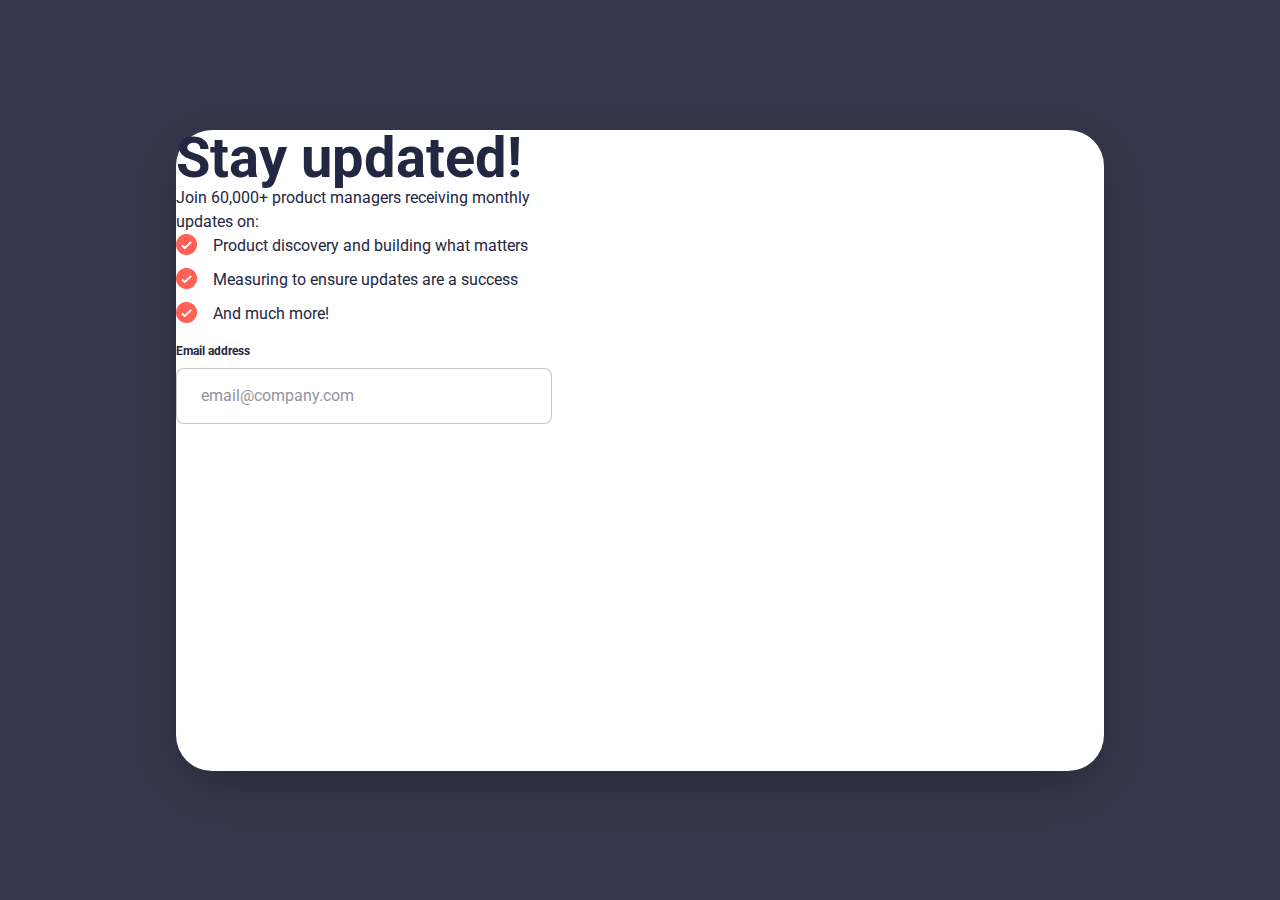
==== index.html @ 199b7003 "14" ====
<!DOCTYPE html>
<html lang="en">
  <head>
    <meta charset="UTF-8" />
    <meta name="viewport" content="width=device-width, initial-scale=1.0" />
    <link rel="stylesheet" href="style.css" />
    <title>Document</title>
  </head>
  <body>
    <div class="container">
      <div class="left">
        <h1 class="heading">Stay updated!</h1>
        <p class="paragraph">
          Join 60,000+ product managers receiving monthly <br />
          updates on:
        </p>
        <div class="cheks_point">
          <div class="check">
            <div class="check_Logo">
              <img class="check_photo" src="./images/check.png" alt="check" />
            </div>
            <p class="check_txt">Product discovery and building what matters</p>
          </div>
          <div class="check">
            <div class="check_Logo">
              <img class="check_photo" src="./images/check.png" alt="check" />
            </div>
            <p class="check_txt">Measuring to ensure updates are a success</p>
          </div>
          <div class="check">
            <div class="check_Logo">
              <img class="check_photo" src="./images/check.png" alt="check" />
            </div>
            <p class="check_txt">And much more!</p>
          </div>
        </div>
        <div class="input">
          <label class="em_txt" for="mail">Email address</label>
          <input
            class="em_input"
            id="mail"
            type="email"
            placeholder="email@company.com"
          />
          <p class="warning">Valid email required</p>
        </div>
      </div>
    </div>
  </body>
</html>
---- style.css ----
@import url('https://fonts.googleapis.com/css2?family=Roboto:ital,wght@0,100;0,300;0,400;0,500;0,700;0,900;1,100;1,300;1,400;1,500;1,700;1,900&display=swap');
*{
    box-sizing: border-box;
    margin: 0;
}
body{
    display: flex;
    align-items: center;
    justify-content: center;
    height: 100vh;
    background: var(--Pale-Navy, #36384D);
}
.container{
    width: 928px;
    height: 641px;
    border-radius: 36px;
    background: #FFF;
    box-shadow: 0px 15px 60px 0px rgba(0, 0, 0, 0.25);
    margin-left: 10px;
    margin-right: 10px;
}
.heading{
    color: var(--Dark-Navy, #242742);
    font-feature-settings: 'liga' off, 'clig' off;
    font-family: Roboto;
    font-size: 56px;
    font-style: normal;
    font-weight: 700;
    line-height: 100%;
}
.paragraph{
    color: var(--Dark-Navy, #242742);
    font-feature-settings: 'liga' off, 'clig' off;
    font-family: Roboto;
    font-size: 16px;
    font-style: normal;
    font-weight: 400;
    line-height: 150%;
}
.cheks_point{
    display: flex;
    flex-direction: column;
    gap: 10px;
    margin-bottom: 16px;
}
.check{
    display: flex;
    gap: 16px;
}
.check_Logo{
    max-width: 21px;
    height: 21px;
}
.check_photo{
    width: 100%;
    height: 100%;
}
.check_txt{
    color: var(--Dark-Navy, #242742);
    font-feature-settings: 'liga' off, 'clig' off;
    font-family: Roboto;
    font-size: 16px;
    font-style: normal;
    font-weight: 400;
    line-height: 150%;
}
.input{
    display: flex;
    flex-direction: column;
    gap: 8px;
}
.em_txt{
    color: var(--Dark-Navy, #242742);
    font-feature-settings: 'liga' off, 'clig' off;
    font-family: Roboto;
    font-size: 12px;
    font-style: normal;
    font-weight: 700;
    line-height: 150%;
}
.em_input{
    max-width: 376px;
    height: 56px;
    outline: none;
    border-radius: 8px;
    border: 1px solid var(--grey-25, rgba(25, 24, 43, 0.25));
    font-size: 16px;
    padding-left: 24px;
}
.em_input::placeholder{
    color: var(--Dark-Navy, #242742);
    font-feature-settings: 'liga' off, 'clig' off;
    font-family: Roboto;
    font-size: 16px;
    font-style: normal;
    font-weight: 400;
    line-height: 150%;
    opacity: 0.5;
}
.em_input:focus{
    border: 1px solid  #FF6155 ;
    outline: none;
}
.em_input:focus::placeholder{
    color: #FF6155;
}
.warning{
    display: none;
}
.em_input:focus + .warning{
    display: block;
    color: var(--Vermellion, #FF6155);
    font-feature-settings: 'liga' off, 'clig' off;
    font-family: Roboto;
    font-size: 12px;
    font-style: normal;
    font-weight: 700;
    line-height: 150%;

}
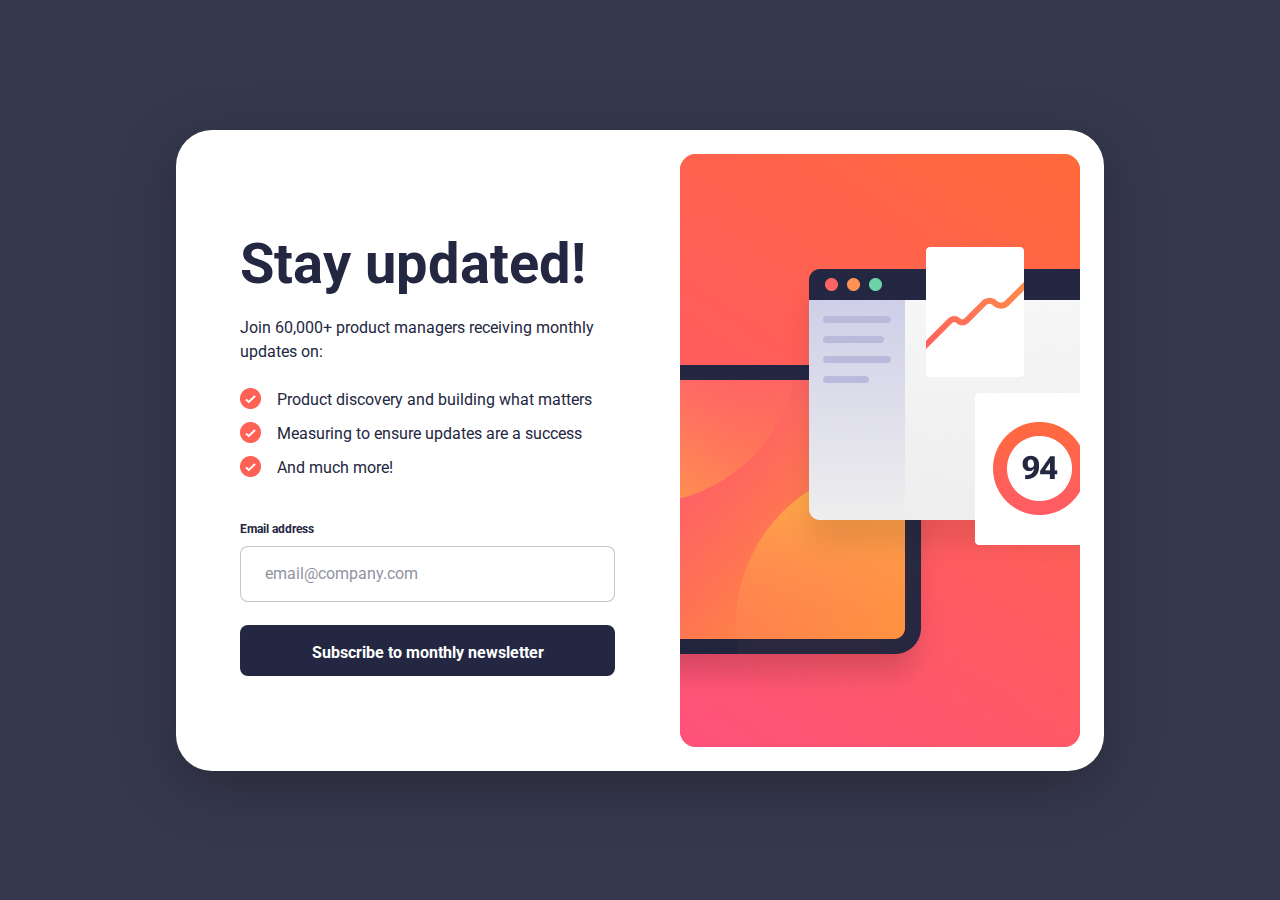
==== commit 94f2fc41: "lecture 14" ====
--- a/index.html
+++ b/index.html
@@ -44,7 +44,17 @@
           />
           <p class="warning">Valid email required</p>
         </div>
+        <div>
+          <a class="thanks" href="./success.html"
+            >Subscribe to monthly newsletter</a
+          >
+        </div>
+      </div>
+      <div class="main_photo">
+        <img class="main_image" src="./images/image.png" alt="image" />
+        <img class="mask" src="./images/Mask group.png" alt="mask" />
       </div>
     </div>
+    <script src="script.js"></script>
   </body>
 </html>
--- a/style.css
+++ b/style.css
@@ -9,6 +9,11 @@
     justify-content: center;
     height: 100vh;
     background: var(--Pale-Navy, #36384D);
+}
+.left{
+    display: flex;
+    flex-direction: column;
+    gap: 24px;
 }
 .container{
     width: 928px;
@@ -18,6 +23,13 @@
     box-shadow: 0px 15px 60px 0px rgba(0, 0, 0, 0.25);
     margin-left: 10px;
     margin-right: 10px;
+    display: flex;
+    justify-content: space-between;
+    padding-right: 24px;
+    padding-left: 64px;
+    align-items: center;
+
+    
 }
 .heading{
     color: var(--Dark-Navy, #242742);
@@ -68,6 +80,8 @@
     display: flex;
     flex-direction: column;
     gap: 8px;
+    position: relative;
+    margin-bottom: 15px;
 }
 .em_txt{
     color: var(--Dark-Navy, #242742);
@@ -98,14 +112,19 @@
     opacity: 0.5;
 }
 .em_input:focus{
-    border: 1px solid  #FF6155 ;
     outline: none;
+    border-radius: 8px;
+    border: 1px solid var(--Vermellion, #FF6155);
+    background: rgba(255, 97, 85, 0.15);
 }
 .em_input:focus::placeholder{
-    color: #FF6155;
+    color: red;
 }
 .warning{
     display: none;
+    position: absolute;
+    left: 240px;
+    
 }
 .em_input:focus + .warning{
     display: block;
@@ -116,5 +135,88 @@
     font-style: normal;
     font-weight: 700;
     line-height: 150%;
-
-}
+}
+.thanks{
+    color: var(--White, #FFF);
+    text-align: center;
+    font-feature-settings: 'liga' off, 'clig' off;
+    font-family: Roboto;
+    font-size: 16px;
+    font-style: normal;
+    font-weight: 700;
+    line-height: 150%;
+    border-radius: 8px;
+    background: var(--Dark-Navy, #242742);
+    padding-left: 72px;
+    padding-right: 71px;
+    padding-top: 18px;
+    padding-bottom: 14px;
+    text-decoration: none;
+    
+}
+.thanks:hover{
+    border-radius: 8px;
+    background: var(--Gradient-1, linear-gradient(204deg, #FF6A3A 0%, #FF527B 100%));
+    box-shadow: 0px 16px 32px 0px rgba(255, 97, 85, 0.50);
+    
+}
+.main_photo{
+    max-width: 400px;
+    height: 593px;
+    border-radius: 16px;
+    border: 0px solid #19182B;
+    background: var(--Gradient-1, linear-gradient(204deg, #FF6A3A 0%, #FF527B 100%));
+}
+.main_image{
+    width: 100%;
+    height: 100%;
+}
+.mask{
+    width: 100%;
+    height: 100%;
+    display: none;
+}
+@media (max-width:888px) {
+    .container{
+        display: flex;
+        flex-direction: column-reverse;
+        height: auto;
+        box-shadow: none;
+        width: auto;
+        padding-left: 5px;
+        padding-right: 5px;
+    }
+    body{
+        background-color: #FFF;
+        display: flex;
+        align-items: start;
+    }
+    .left{
+        padding-left: 10px;
+    }
+    .main_photo{
+        max-width: 375px;
+        height: 284px;
+    }
+    .main_image{
+        display: none;
+    }
+    .mask{
+        display: inline-block;
+    }
+    .thanks{
+        padding-left: 40px;
+        padding-right: 40px;
+    }
+    .heading{
+        color: var(--Dark-Navy, #242742);
+        font-feature-settings: 'liga' off, 'clig' off;
+        font-family: Roboto;
+        font-size: 40px;
+        font-style: normal;
+        font-weight: 700;
+        line-height: 100%; 
+        margin-top: 40px;
+    }
+    
+}